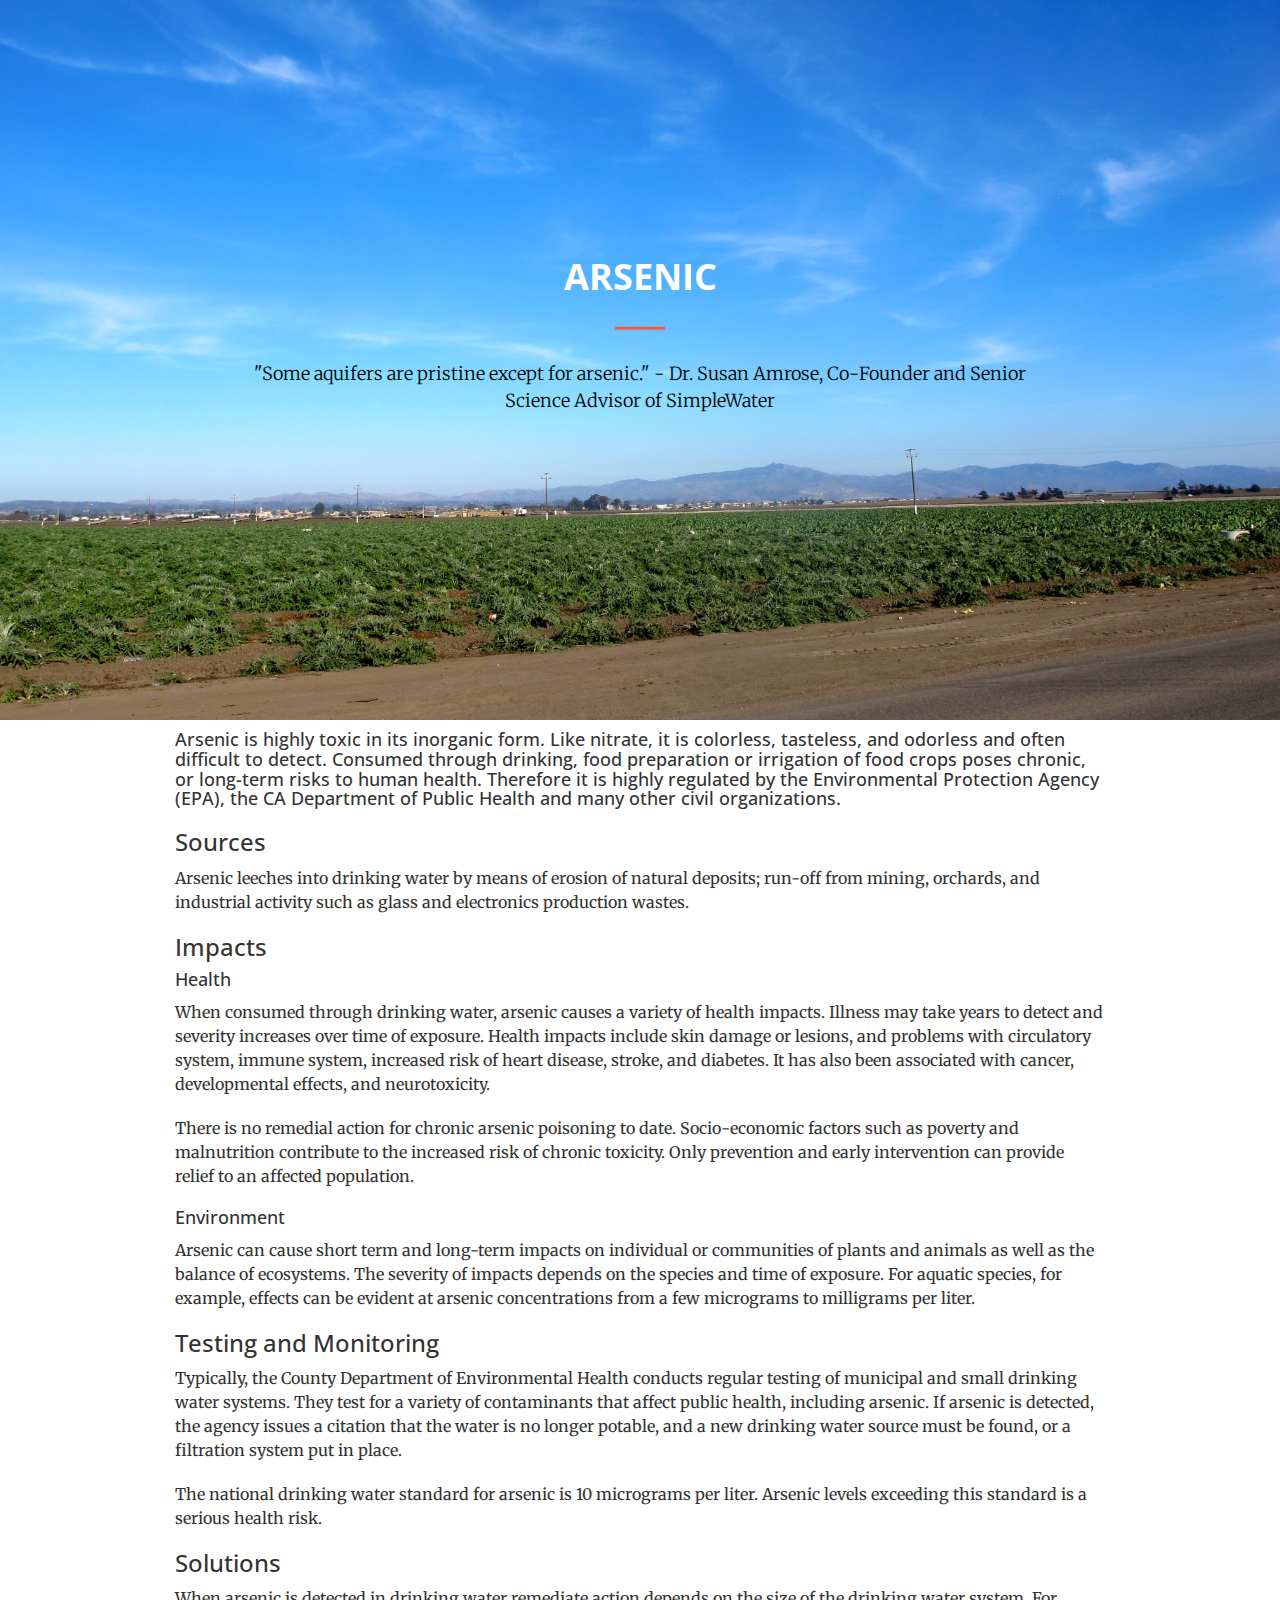
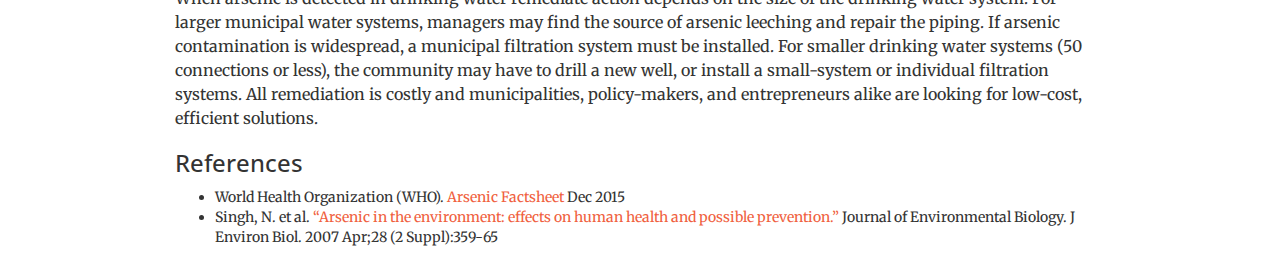
==== Arsenic.html @ 27da13a7 "Drinking Water Project" ====
<!DOCTYPE html>
<html lang="en">

<head>

    <meta charset="utf-8">
    <meta http-equiv="X-UA-Compatible" content="IE=edge">
    <meta name="viewport" content="width=device-width, initial-scale=1">
    <meta name="description" content="">
    <meta name="author" content="">

    <title>Berkeley AMI Portfolio </title>

    <!-- Bootstrap Core CSS -->
    <link rel="stylesheet" href="css/bootstrap.min.css" type="text/css">

    <!-- Custom Fonts -->
    <link href='http://fonts.googleapis.com/css?family=Open+Sans:300italic,400italic,600italic,700italic,800italic,400,300,600,700,800' rel='stylesheet' type='text/css'>
    <link href='http://fonts.googleapis.com/css?family=Merriweather:400,300,300italic,400italic,700,700italic,900,900italic' rel='stylesheet' type='text/css'>
    <link rel="stylesheet" href="css/creative.css" type="text/css">

    <style>
        /* Your own custom CSS goes here */

        header{
            background-image: url(img/frontpagefields.JPG);  /* giant background image */
        }

        hr {
            max-width: 50px;
            border-color: #f05f40;
            border-width: 3px;
        }

        .header-content-inner h1,
        .header-content-inner p{
            color: #fff;
            opacity: 1;
        }
        .header-content-inner p{
            color:black;
            
        }

    </style>

</head>

<body>

    <header>
        <div class="header-content">
            <div class="header-content-inner">
                <h1>Arsenic</h1>
                <hr>
                <p>"Some aquifers are pristine except for arsenic." - Dr. Susan Amrose, Co-Founder and Senior Science Advisor of SimpleWater</p>
                
  
            </div>
        </div>
    </header>


    <div class="container">
    
    <h4>Arsenic is highly toxic in its inorganic form. Like nitrate, it is colorless, tasteless, and odorless and often difficult to detect. Consumed through drinking, food preparation or irrigation of food crops poses chronic, or long-term risks to human health. Therefore it is highly regulated by the Environmental Protection Agency (EPA), the CA Department of Public Health and many other civil organizations. </h4> 
        
    <h3>Sources</h3>
         
        <p>Arsenic leeches into drinking water by means of erosion of natural deposits; run-off from mining, orchards, and industrial activity such as glass and electronics production wastes. </p>
        
    <h3>Impacts</h3>
        
<h4>Health</h4>
        
        <p>When consumed through drinking water, arsenic causes a variety of health impacts. Illness may take years to detect and severity increases over time of exposure. Health impacts include skin damage or lesions, and problems with circulatory system, immune system, increased risk of heart disease, stroke, and diabetes. It has also been associated with cancer, developmental effects, and neurotoxicity. 
            
<p>There is no remedial action for chronic arsenic poisoning to date. Socio-economic factors such as poverty and malnutrition contribute to the increased risk of chronic toxicity. Only prevention and early intervention can provide relief to an affected population.</p>
</p>       
        
<h4>Environment</h4>

<p>Arsenic can cause short term and long-term impacts on individual or communities of plants and animals as well as the balance of ecosystems. The severity of impacts depends on the species and time of exposure. For aquatic species, for example, effects can be evident at arsenic concentrations from a few micrograms to milligrams per liter. </p>
    
<h3>Testing and Monitoring</h3>

<p>Typically, the County Department of Environmental Health conducts regular testing of municipal and small drinking water systems. They test for a variety of contaminants that affect public health, including arsenic. If arsenic is detected, the agency issues a citation that the water is no longer potable, and a new drinking water source must be found, or a filtration system put in place.</p>

<p>The national drinking water standard for arsenic is 10 micrograms per liter. Arsenic levels exceeding this standard is a serious health risk. </p>

<h3>Solutions</h3>

<p>When arsenic is detected in drinking water remediate action depends on the size of the drinking water system. For larger municipal water systems, managers may find the source of arsenic leeching and repair the piping. If arsenic contamination is widespread, a municipal filtration system must be installed. For smaller drinking water systems (50 connections or less), the community may have to drill a new well, or install a small-system or individual filtration systems. All remediation is costly and municipalities, policy-makers, and entrepreneurs alike are looking for low-cost, efficient solutions. </p>

<h3>References</h3>

<ul>
    <li>World Health Organization (WHO). <a href="http://www.who.int/mediacentre/factsheets/fs372/en/">Arsenic Factsheet</a> Dec 2015</li>
    <li>Singh, N. et al. <a href="http://www.ncbi.nlm.nih.gov/pubmed/17929751">“Arsenic in the environment: effects on human health and possible prevention.”</a> Journal of Environmental Biology. J Environ Biol. 2007 Apr;28 (2 Suppl):359-65 </li>
        
        
        </div>







</body>

</html>
---- css/creative.css ----
/*!
 * Start Bootstrap - Creative Bootstrap Theme (http://startbootstrap.com)
 * Code licensed under the Apache License v2.0.
 * For details, see http://www.apache.org/licenses/LICENSE-2.0.
 */

html,
body {
    width: 100%;
    height: 100%;
}

body {
    font-family: Merriweather,'Helvetica Neue',Arial,sans-serif;
}

hr {
    max-width: 50px;
    border-color: #f05f40;
    border-width: 3px;
}

hr.light {
    border-color: #fff;
}

a {
    color: #f05f40;
    -webkit-transition: all .35s;
    -moz-transition: all .35s;
    transition: all .35s;
}

a:hover,
a:focus {
    color: #eb3812;
}

h1,
h2,
h3,
h4,
h5,
h6 {
    font-family: 'Open Sans','Helvetica Neue',Arial,sans-serif;
}

p {
    margin-bottom: 20px;
    font-size: 16px;
    line-height: 1.5;
}

.bg-primary {
    background-color: #f05f40;
}

.bg-dark {
    color: #fff;
    background-color: #222;
}

.text-faded {
    color: rgba(255,255,255,.7);
}

section {
    padding: 100px 0;
}

aside {
    padding: 50px 0;
}

.no-padding {
    padding: 0;
}

.navbar-default {
    border-color: rgba(34,34,34,.05);
    font-family: 'Open Sans','Helvetica Neue',Arial,sans-serif;
    background-color: #fff;
    -webkit-transition: all .35s;
    -moz-transition: all .35s;
    transition: all .35s;
}

.navbar-default .navbar-header .navbar-brand {
    text-transform: uppercase;
    font-family: 'Open Sans','Helvetica Neue',Arial,sans-serif;
    font-weight: 700;
    color: #f05f40;
}

.navbar-default .navbar-header .navbar-brand:hover,
.navbar-default .navbar-header .navbar-brand:focus {
    color: #eb3812;
}

.navbar-default .nav > li>a,
.navbar-default .nav>li>a:focus {
    text-transform: uppercase;
    font-size: 13px;
    font-weight: 700;
    color: #222;
}

.navbar-default .nav > li>a:hover,
.navbar-default .nav>li>a:focus:hover {
    color: #f05f40;
}

.navbar-default .nav > li.active>a,
.navbar-default .nav>li.active>a:focus {
    color: #f05f40!important;
    background-color: transparent;
}

.navbar-default .nav > li.active>a:hover,
.navbar-default .nav>li.active>a:focus:hover {
    background-color: transparent;
}

@media(min-width:768px) {
    .navbar-default {
        border-color: rgba(255,255,255,.3);
        background-color: transparent;
    }

    .navbar-default .navbar-header .navbar-brand {
        color: rgba(255,255,255,.7);
    }

    .navbar-default .navbar-header .navbar-brand:hover,
    .navbar-default .navbar-header .navbar-brand:focus {
        color: #fff;
    }

    .navbar-default .nav > li>a,
    .navbar-default .nav>li>a:focus {
        color: rgba(255,255,255,.7);
    }

    .navbar-default .nav > li>a:hover,
    .navbar-default .nav>li>a:focus:hover {
        color: #fff;
    }

    .navbar-default.affix {
        border-color: rgba(34,34,34,.05);
        background-color: #fff;
    }

    .navbar-default.affix .navbar-header .navbar-brand {
        font-size: 14px;
        color: #f05f40;
    }

    .navbar-default.affix .navbar-header .navbar-brand:hover,
    .navbar-default.affix .navbar-header .navbar-brand:focus {
        color: #eb3812;
    }

    .navbar-default.affix .nav > li>a,
    .navbar-default.affix .nav>li>a:focus {
        color: #222;
    }

    .navbar-default.affix .nav > li>a:hover,
    .navbar-default.affix .nav>li>a:focus:hover {
        color: #f05f40;
    }
}

header {
    position: relative;
    width: 100%;
    min-height: auto;
    text-align: center;
    color: #fff;
    background-position: center;
    -webkit-background-size: cover;
    -moz-background-size: cover;
    background-size: cover;
    -o-background-size: cover;
}

header .header-content {
    position: relative;
    width: 100%;
    padding: 100px 15px;
    text-align: center;
}

header .header-content .header-content-inner h1 {
    margin-top: 0;
    margin-bottom: 0;
    text-transform: uppercase;
    font-weight: 700;
}

header .header-content .header-content-inner hr {
    margin: 30px auto;
}

header .header-content .header-content-inner p {
    margin-bottom: 50px;
    font-size: 16px;
    font-weight: 300;
    color: black;
}

@media(min-width:768px) {
    header {
        min-height: 80%;
    }

    header .header-content {
        position: absolute;
        top: 50%;
        padding: 0 50px;
        -webkit-transform: translateY(-50%);
        -ms-transform: translateY(-50%);
        transform: translateY(-50%);
    }

    header .header-content .header-content-inner {
        margin-right: auto;
        margin-left: auto;
        max-width: 1000px;
    }

    header .header-content .header-content-inner p {
        margin-right: auto;
        margin-left: auto;
        max-width: 80%;
        font-size: 18px;
    }
}

.section-heading {
    margin-top: 0;
}

.service-box {
    margin: 50px auto 0;
    max-width: 400px;
}

@media(min-width:992px) {
    .service-box {
        margin: 20px auto 0;
    }
}

.service-box p {
    margin-bottom: 0;
}

.portfolio-box {
    display: block;
    position: relative;
    margin: 0 auto;
    max-width: 650px;
}

.portfolio-box .portfolio-box-caption {
    display: block;
    position: absolute;
    bottom: 0;
    width: 100%;
    height: 100%;
    text-align: center;
    color: #fff;
    opacity: 0;
    background: rgba(240,95,64,.9);
    -webkit-transition: all .35s;
    -moz-transition: all .35s;
    transition: all .35s;
}

.portfolio-box .portfolio-box-caption .portfolio-box-caption-content {
    position: absolute;
    top: 50%;
    width: 100%;
    text-align: center;
    transform: translateY(-50%);
}

.portfolio-box .portfolio-box-caption .portfolio-box-caption-content .project-category,
.portfolio-box .portfolio-box-caption .portfolio-box-caption-content .project-name {
    padding: 0 15px;
    font-family: 'Open Sans','Helvetica Neue',Arial,sans-serif;
}

.portfolio-box .portfolio-box-caption .portfolio-box-caption-content .project-category {
    text-transform: uppercase;
    font-size: 14px;
    font-weight: 600;
}

.portfolio-box .portfolio-box-caption .portfolio-box-caption-content .project-name {
    font-size: 18px;
}

.portfolio-box:hover .portfolio-box-caption {
    opacity: 1;
}

@media(min-width:768px) {
    .portfolio-box .portfolio-box-caption .portfolio-box-caption-content .project-category {
        font-size: 16px;
    }

    .portfolio-box .portfolio-box-caption .portfolio-box-caption-content .project-name {
        font-size: 22px;
    }
}

.call-to-action h2 {
    margin: 0 auto 20px;
}

.text-primary {
    color: #f05f40;
}

.no-gutter > [class*=col-] {
    padding-right: 0;
    padding-left: 0;
}

.btn-default {
    border-color: #fff;
    color: #222;
    background-color: #fff;
    -webkit-transition: all .35s;
    -moz-transition: all .35s;
    transition: all .35s;
}

.btn-default:hover,
.btn-default:focus,
.btn-default.focus,
.btn-default:active,
.btn-default.active,
.open > .dropdown-toggle.btn-default {
    border-color: #ededed;
    color: #222;
    background-color: #f2f2f2;
}

.btn-default:active,
.btn-default.active,
.open > .dropdown-toggle.btn-default {
    background-image: none;
}

.btn-default.disabled,
.btn-default[disabled],
fieldset[disabled] .btn-default,
.btn-default.disabled:hover,
.btn-default[disabled]:hover,
fieldset[disabled] .btn-default:hover,
.btn-default.disabled:focus,
.btn-default[disabled]:focus,
fieldset[disabled] .btn-default:focus,
.btn-default.disabled.focus,
.btn-default[disabled].focus,
fieldset[disabled] .btn-default.focus,
.btn-default.disabled:active,
.btn-default[disabled]:active,
fieldset[disabled] .btn-default:active,
.btn-default.disabled.active,
.btn-default[disabled].active,
fieldset[disabled] .btn-default.active {
    border-color: #fff;
    background-color: #fff;
}

.btn-default .badge {
    color: #fff;
    background-color: #222;
}

.btn-primary {
    border-color: #f05f40;
    color: #fff;
    background-color: #f05f40;
    -webkit-transition: all .35s;
    -moz-transition: all .35s;
    transition: all .35s;
}

.btn-primary:hover,
.btn-primary:focus,
.btn-primary.focus,
.btn-primary:active,
.btn-primary.active,
.open > .dropdown-toggle.btn-primary {
/*    border-color: #ed431f;
    color: #fff;
    background-color: #ee4b28;*/
}

.btn-primary:active,
.btn-primary.active,
.open > .dropdown-toggle.btn-primary {
    background-image: none;
}

.btn-primary.disabled,
.btn-primary[disabled],
fieldset[disabled] .btn-primary,
.btn-primary.disabled:hover,
.btn-primary[disabled]:hover,
fieldset[disabled] .btn-primary:hover,
.btn-primary.disabled:focus,
.btn-primary[disabled]:focus,
fieldset[disabled] .btn-primary:focus,
.btn-primary.disabled.focus,
.btn-primary[disabled].focus,
fieldset[disabled] .btn-primary.focus,
.btn-primary.disabled:active,
.btn-primary[disabled]:active,
fieldset[disabled] .btn-primary:active,
.btn-primary.disabled.active,
.btn-primary[disabled].active,
fieldset[disabled] .btn-primary.active {
/*    border-color: #f05f40;
    background-color: #f05f40;*/
}

.btn-primary .badge {
    color: #f05f40;
    background-color: #fff;
}

.btn {
    border: 0;
    border-radius: 300px;
    text-transform: uppercase;
    font-family: 'Open Sans','Helvetica Neue',Arial,sans-serif;
    font-weight: 700;
}

.btn-xl {
    padding: 15px 30px;
}

::-moz-selection {
    text-shadow: none;
    color: #fff;
    background: #222;
}

::selection {
    text-shadow: none;
    color: #fff;
    background: #222;
}

img::selection {
    color: #fff;
    background: 0 0;
}

img::-moz-selection {
    color: #fff;
    background: 0 0;
}

body {
    webkit-tap-highlight-color: #222;
}

.container{
    max-width:960px;
}

.row{
    margin-top:35px;
    margin-bottom:35px;
}
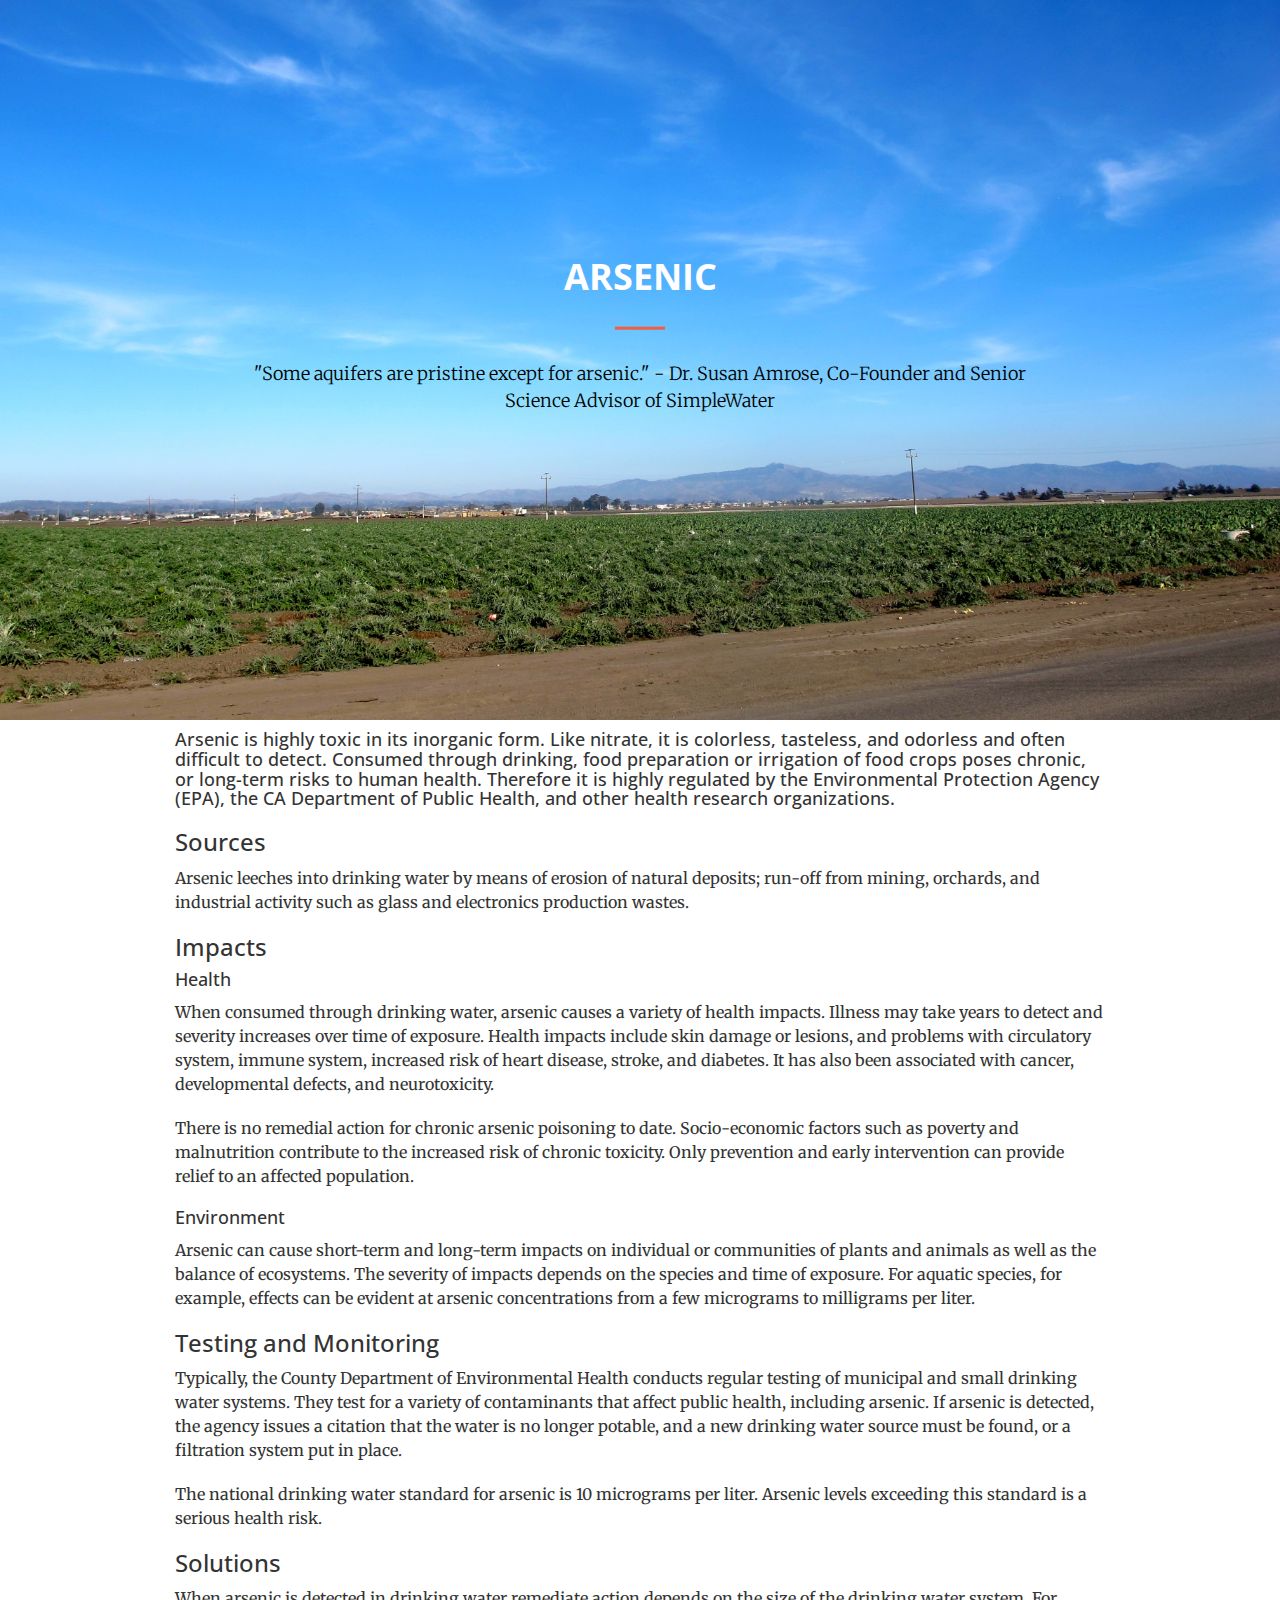
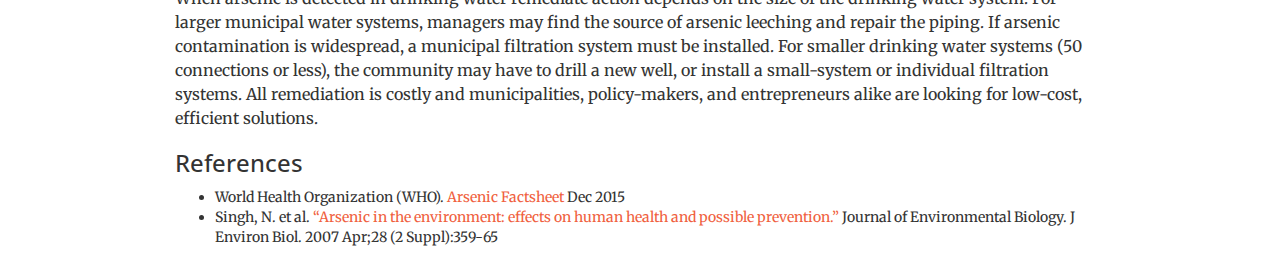
==== commit d160a840: "My Portfolio" ====
--- a/Arsenic.html
+++ b/Arsenic.html
@@ -63,7 +63,7 @@
 
     <div class="container">
     
-    <h4>Arsenic is highly toxic in its inorganic form. Like nitrate, it is colorless, tasteless, and odorless and often difficult to detect. Consumed through drinking, food preparation or irrigation of food crops poses chronic, or long-term risks to human health. Therefore it is highly regulated by the Environmental Protection Agency (EPA), the CA Department of Public Health and many other civil organizations. </h4> 
+    <h4>Arsenic is highly toxic in its inorganic form. Like nitrate, it is colorless, tasteless, and odorless and often difficult to detect. Consumed through drinking, food preparation or irrigation of food crops poses chronic, or long-term risks to human health. Therefore it is highly regulated by the Environmental Protection Agency (EPA), the CA Department of Public Health, and other health research organizations. </h4> 
         
     <h3>Sources</h3>
          
@@ -73,14 +73,14 @@
         
 <h4>Health</h4>
         
-        <p>When consumed through drinking water, arsenic causes a variety of health impacts. Illness may take years to detect and severity increases over time of exposure. Health impacts include skin damage or lesions, and problems with circulatory system, immune system, increased risk of heart disease, stroke, and diabetes. It has also been associated with cancer, developmental effects, and neurotoxicity. 
+        <p>When consumed through drinking water, arsenic causes a variety of health impacts. Illness may take years to detect and severity increases over time of exposure. Health impacts include skin damage or lesions, and problems with circulatory system, immune system, increased risk of heart disease, stroke, and diabetes. It has also been associated with cancer, developmental defects, and neurotoxicity. 
             
 <p>There is no remedial action for chronic arsenic poisoning to date. Socio-economic factors such as poverty and malnutrition contribute to the increased risk of chronic toxicity. Only prevention and early intervention can provide relief to an affected population.</p>
 </p>       
         
 <h4>Environment</h4>
 
-<p>Arsenic can cause short term and long-term impacts on individual or communities of plants and animals as well as the balance of ecosystems. The severity of impacts depends on the species and time of exposure. For aquatic species, for example, effects can be evident at arsenic concentrations from a few micrograms to milligrams per liter. </p>
+<p>Arsenic can cause short-term and long-term impacts on individual or communities of plants and animals as well as the balance of ecosystems. The severity of impacts depends on the species and time of exposure. For aquatic species, for example, effects can be evident at arsenic concentrations from a few micrograms to milligrams per liter. </p>
     
 <h3>Testing and Monitoring</h3>
 
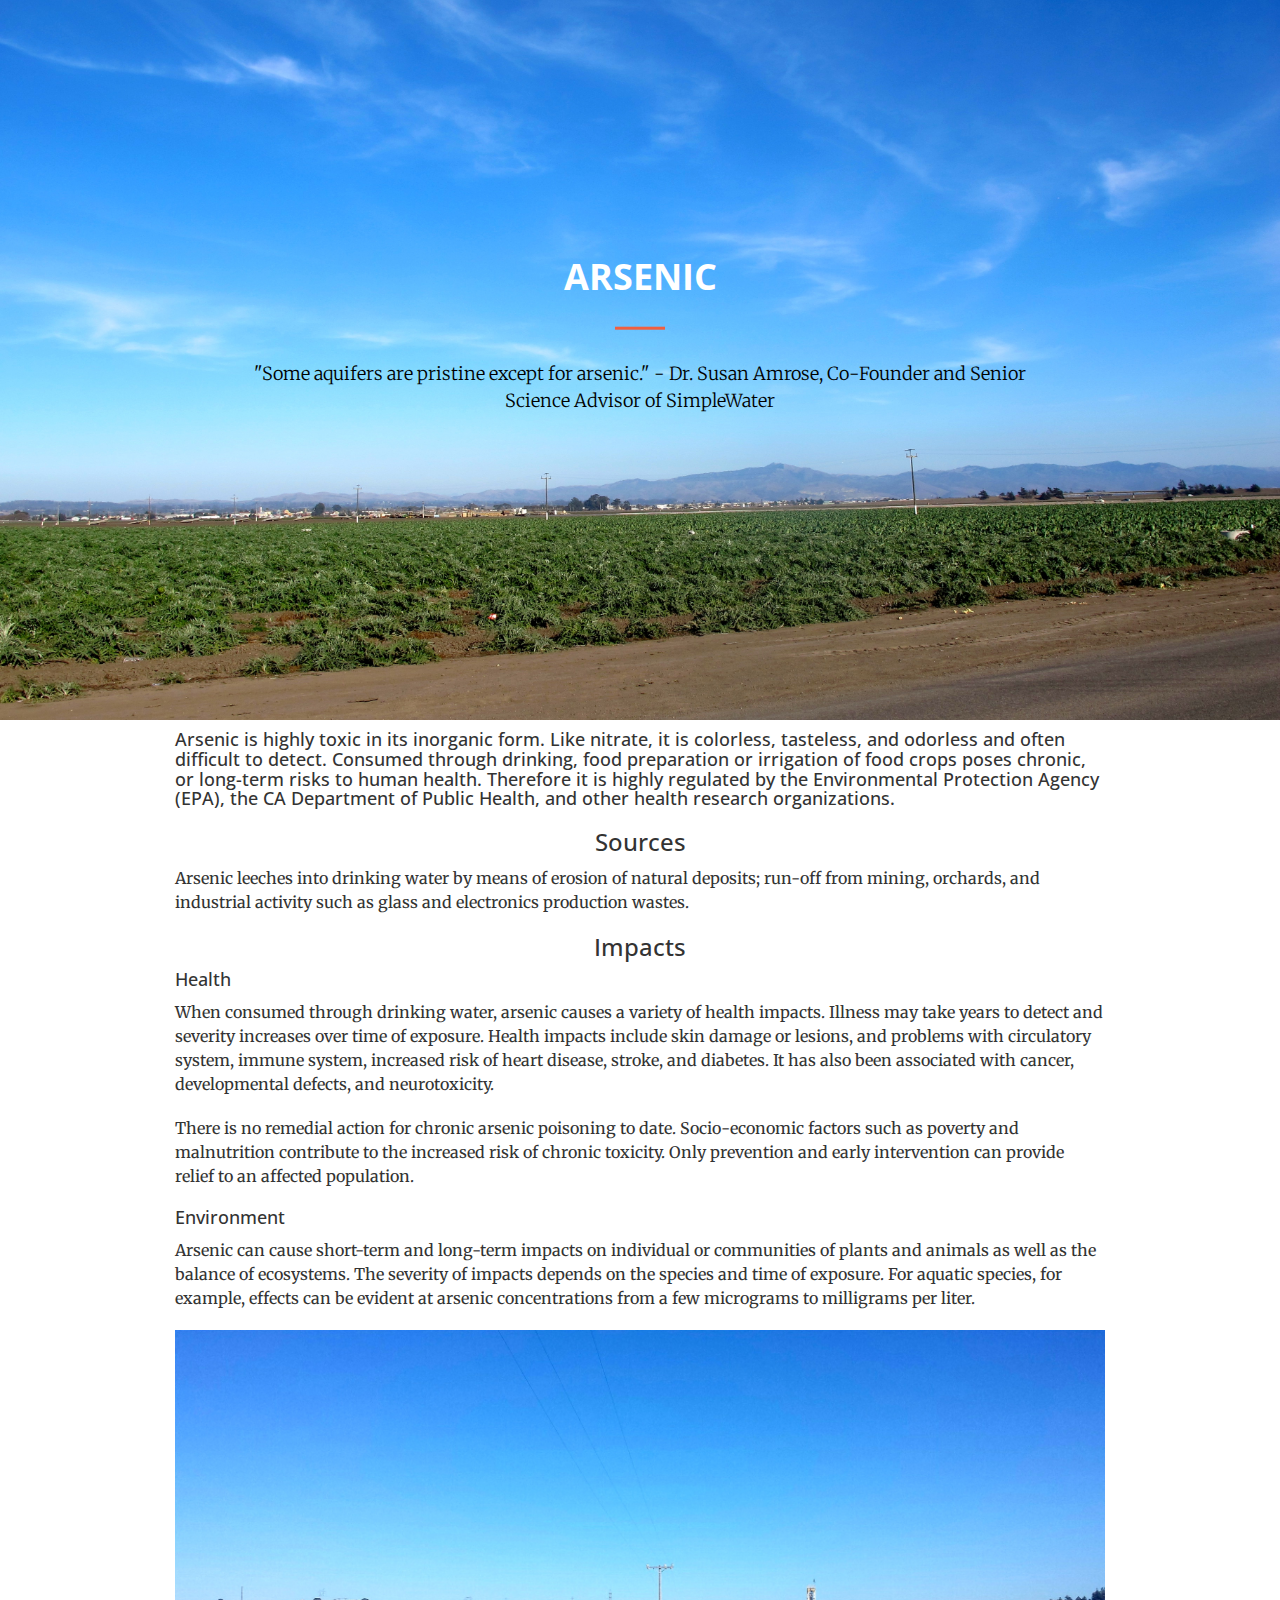
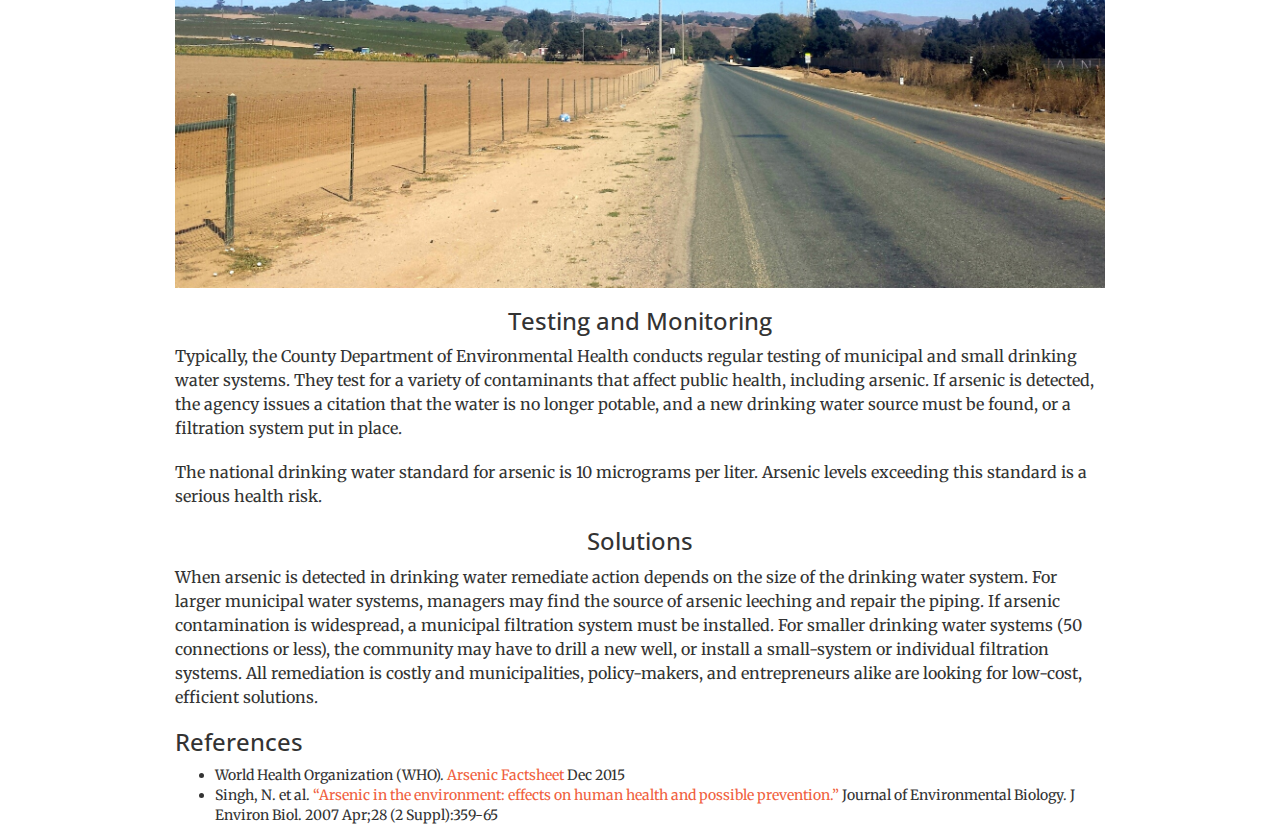
==== commit 4975c51c: "My Portfolio" ====
--- a/Arsenic.html
+++ b/Arsenic.html
@@ -64,12 +64,16 @@
     <div class="container">
     
     <h4>Arsenic is highly toxic in its inorganic form. Like nitrate, it is colorless, tasteless, and odorless and often difficult to detect. Consumed through drinking, food preparation or irrigation of food crops poses chronic, or long-term risks to human health. Therefore it is highly regulated by the Environmental Protection Agency (EPA), the CA Department of Public Health, and other health research organizations. </h4> 
-        
+   
+<div class="text-center">
     <h3>Sources</h3>
+        </div>
          
         <p>Arsenic leeches into drinking water by means of erosion of natural deposits; run-off from mining, orchards, and industrial activity such as glass and electronics production wastes. </p>
-        
+     
+    <div class="text-center">
     <h3>Impacts</h3>
+        </div>
         
 <h4>Health</h4>
         
@@ -81,14 +85,21 @@
 <h4>Environment</h4>
 
 <p>Arsenic can cause short-term and long-term impacts on individual or communities of plants and animals as well as the balance of ecosystems. The severity of impacts depends on the species and time of exposure. For aquatic species, for example, effects can be evident at arsenic concentrations from a few micrograms to milligrams per liter. </p>
+   
+     <img class="img-responsive" src="img/arsenicroads.jpeg" alt="">
     
+<div class="text-center">
 <h3>Testing and Monitoring</h3>
+    </div>
 
 <p>Typically, the County Department of Environmental Health conducts regular testing of municipal and small drinking water systems. They test for a variety of contaminants that affect public health, including arsenic. If arsenic is detected, the agency issues a citation that the water is no longer potable, and a new drinking water source must be found, or a filtration system put in place.</p>
 
 <p>The national drinking water standard for arsenic is 10 micrograms per liter. Arsenic levels exceeding this standard is a serious health risk. </p>
+    
 
+    <div class="text-center">
 <h3>Solutions</h3>
+    </div>
 
 <p>When arsenic is detected in drinking water remediate action depends on the size of the drinking water system. For larger municipal water systems, managers may find the source of arsenic leeching and repair the piping. If arsenic contamination is widespread, a municipal filtration system must be installed. For smaller drinking water systems (50 connections or less), the community may have to drill a new well, or install a small-system or individual filtration systems. All remediation is costly and municipalities, policy-makers, and entrepreneurs alike are looking for low-cost, efficient solutions. </p>
 
